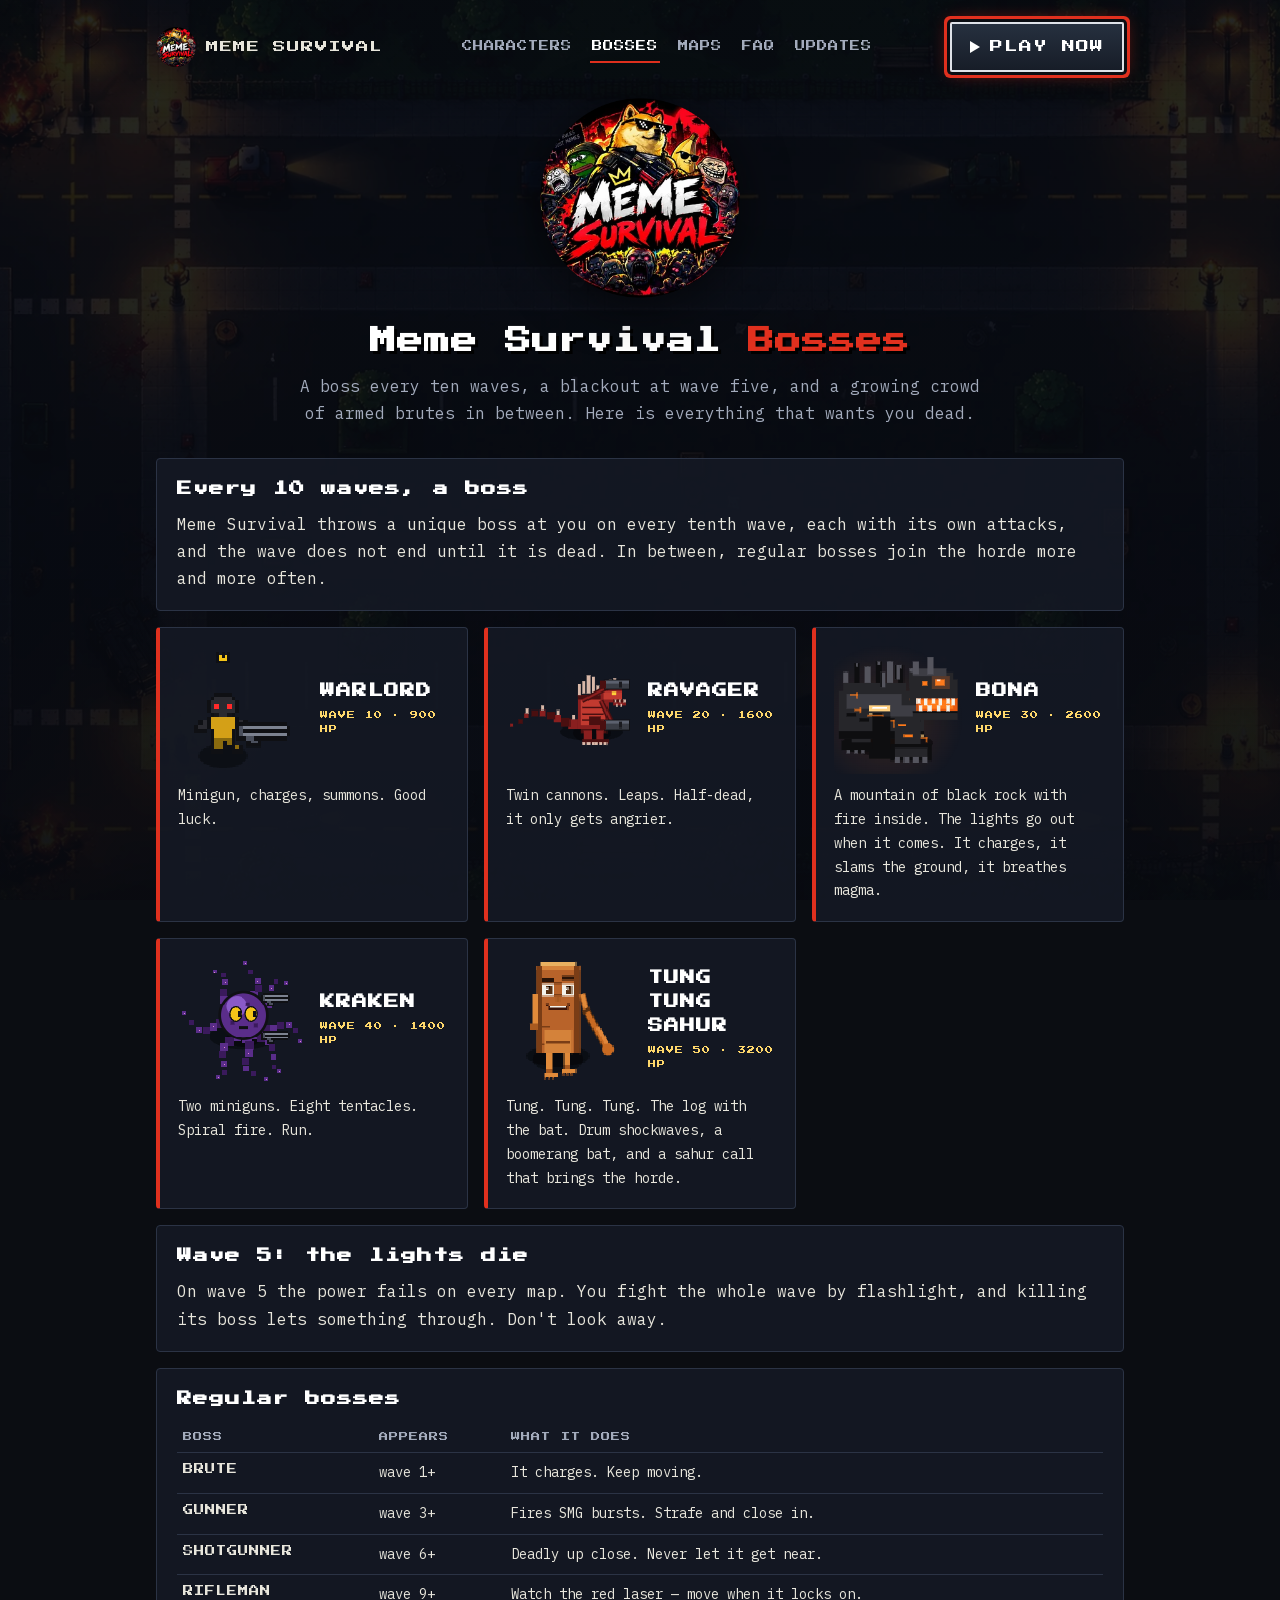
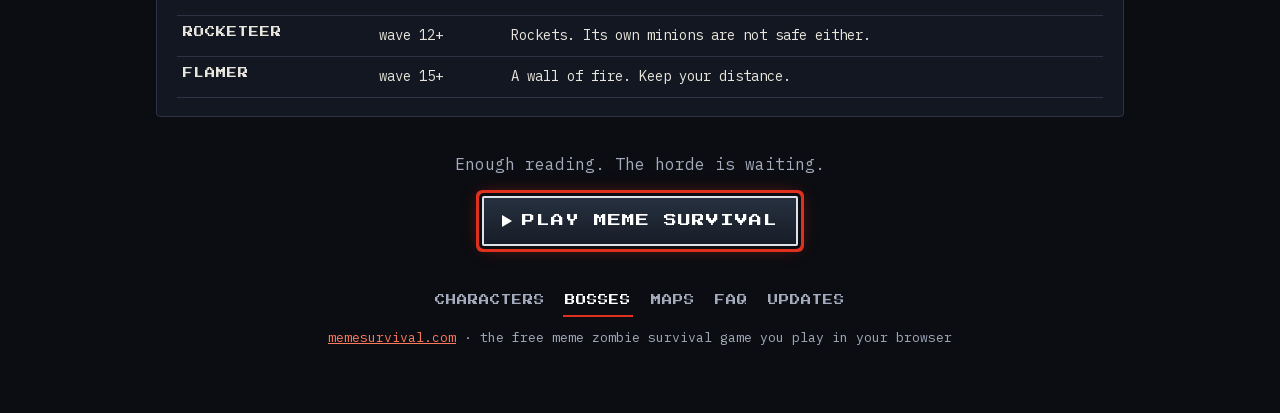
==== bosses.html @ 461369c6 "SEO: Characters, Bosses, Maps and Updates pages, menu, 'Meme Survival Game' title - tools/build_site" ====
<!DOCTYPE html>
<html lang="en">
<head>
<meta charset="UTF-8">
<meta name="viewport" content="width=device-width, initial-scale=1.0">
<title>Meme Survival Bosses: Warlord, Bona, Kraken &amp; Tung Tung Sahur</title>
<meta name="description" content="Every boss in Meme Survival, the free browser zombie game: Warlord, Ravager, Bona, Kraken, Tung Tung Sahur, plus the wave 5 blackout.">
<meta http-equiv="Content-Security-Policy" content="default-src 'self'; script-src 'self'; style-src 'self' 'unsafe-inline'; font-src 'self'; img-src 'self' data:; media-src 'self'; connect-src 'self'; object-src 'none'; base-uri 'self'; form-action 'none'">
<link rel="canonical" href="https://www.memesurvival.com/bosses">
<meta name="theme-color" content="#0b0d12">
<meta property="og:type" content="article">
<meta property="og:site_name" content="Meme Survival">
<meta property="og:url" content="https://www.memesurvival.com/bosses">
<meta property="og:title" content="Meme Survival Bosses: Warlord, Bona, Kraken &amp; Tung Tung Sahur">
<meta property="og:description" content="Every boss in Meme Survival, the free browser zombie game: Warlord, Ravager, Bona, Kraken, Tung Tung Sahur, plus the wave 5 blackout.">
<meta property="og:image" content="https://www.memesurvival.com/assets/img/og-image.jpg">
<meta property="og:image:width" content="1200">
<meta property="og:image:height" content="630">
<meta name="twitter:card" content="summary_large_image">
<meta name="twitter:title" content="Meme Survival Bosses: Warlord, Bona, Kraken &amp; Tung Tung Sahur">
<meta name="twitter:description" content="Every boss in Meme Survival, the free browser zombie game: Warlord, Ravager, Bona, Kraken, Tung Tung Sahur, plus the wave 5 blackout.">
<meta name="twitter:image" content="https://www.memesurvival.com/assets/img/og-image.jpg">
<link rel="icon" href="/favicon.ico" sizes="any">
<link rel="icon" type="image/png" sizes="32x32" href="/favicon-32.png">
<link rel="icon" type="image/png" sizes="48x48" href="/favicon-48.png">
<link rel="apple-touch-icon" href="/apple-touch-icon.png">
<link rel="manifest" href="/manifest.webmanifest">
<link rel="preload" href="/assets/fonts/press-start-2p.woff2" as="font" type="font/woff2" crossorigin>
<link rel="preload" href="/assets/fonts/ibm-plex-mono-400.woff2" as="font" type="font/woff2" crossorigin>
<style>
@font-face{font-family:'Press Start 2P';font-weight:400;font-display:swap;src:url(/assets/fonts/press-start-2p.woff2) format('woff2')}
@font-face{font-family:'IBM Plex Mono';font-weight:400;font-display:swap;src:url(/assets/fonts/ibm-plex-mono-400.woff2) format('woff2')}
@font-face{font-family:'IBM Plex Mono';font-weight:700;font-display:swap;src:url(/assets/fonts/ibm-plex-mono-700.woff2) format('woff2')}
:root{--bg:#0b0d12;--panel:rgba(21,26,37,.88);--line:#2b3345;--text:#e8e6dc;--muted:#a3abbc;--red:#e0301e;--link:#ff7a5c}
*{box-sizing:border-box;margin:0;padding:0}
html{scroll-behavior:smooth}
body{background:var(--bg) url(/assets/img/horror_menu.webp) center top/cover fixed;color:var(--text);font:16px/1.7 'IBM Plex Mono',ui-monospace,Menlo,Consolas,monospace}
body::before{content:"";position:fixed;inset:0;background:linear-gradient(rgba(8,10,16,.86),rgba(8,10,16,.94));z-index:-1}
a{color:var(--link)}
.px{font-family:'Press Start 2P',monospace;letter-spacing:1px}
.wrap{max-width:1000px;margin:0 auto;padding:22px 16px 64px}
header{display:flex;align-items:center;justify-content:space-between;gap:14px;flex-wrap:wrap;margin-bottom:26px}
.home{display:flex;align-items:center;gap:10px;color:var(--text);text-decoration:none;font-size:12px}
.home img{width:40px;height:40px}
.nav{display:flex;gap:6px 16px;flex-wrap:wrap;font-size:10px}
.nav a{color:var(--muted);text-decoration:none;padding:6px 2px;border-bottom:2px solid transparent}
.nav a:hover,.nav a[aria-current]{color:#fff;border-bottom-color:var(--red)}
.play{display:inline-flex;align-items:center;gap:10px;font-size:13px;color:#fff;text-decoration:none;background:linear-gradient(#26303f,#171d28);border:2px solid #dfe2e8;padding:12px 18px;border-radius:2px;box-shadow:0 0 0 3px var(--bg),0 0 0 6px var(--red),0 0 18px rgba(255,40,20,.55)}
.play:hover{background:linear-gradient(#324057,#1e2635)}
.play::before{content:"";border-left:10px solid #fff;border-top:6px solid transparent;border-bottom:6px solid transparent}
.hero{text-align:center;margin-bottom:30px}
.hero img{width:min(200px,50vw);height:auto;filter:drop-shadow(0 8px 24px rgba(0,0,0,.6))}
h1{font-size:clamp(17px,3.6vw,26px);line-height:1.5;margin:16px 0 12px;color:#fff;text-shadow:3px 3px 0 #000}
h1 span{color:var(--red)}
.lede{color:var(--muted);max-width:680px;margin:0 auto}
.panel{background:var(--panel);border:1px solid var(--line);border-radius:4px;padding:18px 20px;margin-bottom:16px;scroll-margin-top:16px}
.panel h2,.card h2{font-size:clamp(12px,2.2vw,15px);line-height:1.6;color:#fff;margin-bottom:10px}
.toc{columns:2 220px;margin:10px 0 0 20px}
.toc li{margin:3px 0}
.grid{display:grid;grid-template-columns:repeat(auto-fill,minmax(300px,1fr));gap:16px}
.card{background:var(--panel);border:1px solid var(--line);border-left:4px solid var(--red);border-radius:4px;padding:18px;scroll-margin-top:16px}
.card .top{display:flex;gap:14px;align-items:center;margin-bottom:10px}
.card .top img{width:96px;height:96px;flex:0 0 96px;image-rendering:pixelated;background:#0e1118;border:1px solid var(--line);border-radius:3px}
.card .top h2{margin:0}
.tag{display:inline-block;font-size:8px;color:#ffd86b;margin-top:6px}
.chips{display:flex;gap:6px;flex-wrap:wrap;margin:6px 0 8px}
.chip{font-size:8px;color:#fff;background:#3a1512;border:1px solid var(--red);padding:5px 7px;border-radius:2px}
.stats{color:var(--muted);font-size:13px;margin-top:8px}
.card p{font-size:14px}
.wide img{width:100%;height:auto;display:block;border:1px solid var(--line);border-radius:3px;margin-bottom:12px}
.card.boss .top img{width:128px;height:128px;flex:0 0 128px;background:transparent;border:0}
table{width:100%;border-collapse:collapse;font-size:14px}
td,th{text-align:left;padding:8px 6px;border-bottom:1px solid var(--line);vertical-align:top}
th{font-size:9px;color:var(--muted);font-weight:400}
.log h2{font-size:12px;color:#ffd86b}
.log ul{margin:8px 0 0 20px}
.log li{margin:6px 0;font-size:14px}
.qa{border-left:4px solid var(--red)}
.qa p+p{margin-top:10px}
.qa ul{margin:10px 0 0 20px}
.qa li{margin:5px 0}
kbd{font:600 12px/1 'IBM Plex Mono',monospace;background:#0e1118;border:1.5px solid #c9ced8;border-radius:4px;padding:3px 6px}
.cta{text-align:center;margin-top:34px}
.cta p{color:var(--muted);margin-bottom:18px}
footer{text-align:center;color:var(--muted);font-size:13px;margin-top:40px}
footer .nav{justify-content:center;margin-bottom:10px}
@media (max-width:640px){header{flex-direction:column}.card .top img{width:80px;height:80px;flex-basis:80px}}
</style>
<script type="application/ld+json">
{
 "@context": "https://schema.org",
 "@graph": [
  {
   "@type": "ItemList",
   "name": "Meme Survival bosses",
   "numberOfItems": 5,
   "itemListElement": [
    {
     "@type": "ListItem",
     "position": 1,
     "name": "Warlord",
     "url": "https://www.memesurvival.com/bosses#warlord"
    },
    {
     "@type": "ListItem",
     "position": 2,
     "name": "Ravager",
     "url": "https://www.memesurvival.com/bosses#ravager"
    },
    {
     "@type": "ListItem",
     "position": 3,
     "name": "Bona",
     "url": "https://www.memesurvival.com/bosses#bona"
    },
    {
     "@type": "ListItem",
     "position": 4,
     "name": "Kraken",
     "url": "https://www.memesurvival.com/bosses#kraken"
    },
    {
     "@type": "ListItem",
     "position": 5,
     "name": "Tung Tung Sahur",
     "url": "https://www.memesurvival.com/bosses#sahur"
    }
   ]
  },
  {
   "@type": "BreadcrumbList",
   "itemListElement": [
    {
     "@type": "ListItem",
     "position": 1,
     "name": "Meme Survival",
     "item": "https://www.memesurvival.com/"
    },
    {
     "@type": "ListItem",
     "position": 2,
     "name": "Bosses",
     "item": "https://www.memesurvival.com/bosses"
    }
   ]
  }
 ]
}
</script>
</head>
<body>
<div class="wrap">
  <header>
    <a class="home px" href="/"><img src="/assets/img/logo-round-320.webp" alt="" width="40" height="40">MEME SURVIVAL</a>
    <nav class="nav px" aria-label="Site"><a href="/characters">CHARACTERS</a><a href="/bosses" aria-current="page">BOSSES</a><a href="/maps">MAPS</a><a href="/faq">FAQ</a><a href="/updates">UPDATES</a></nav>
    <a class="play px" href="/play">PLAY NOW</a>
  </header>
  <main>
    <div class="hero">
      <img src="/assets/img/logo-round-320.webp" alt="Meme Survival logo" width="320" height="320">
      <h1 class="px">Meme Survival <span>Bosses</span></h1>
      <p class="lede">A boss every ten waves, a blackout at wave five, and a growing crowd of armed brutes in between. Here is everything that wants you dead.</p>
    </div>
    <section class="panel"><h2 class="px">Every 10 waves, a boss</h2>
      <p>Meme Survival throws a unique boss at you on every tenth wave, each with its own attacks, and the wave does not end until it is dead. In between, regular bosses join the horde more and more often.</p></section>
    <div class="grid">
    <article class="card boss" id="warlord">
      <div class="top"><img src="/assets/img/site/boss_warlord.png" alt="Warlord, the wave 10 boss in Meme Survival" width="128" height="128" loading="lazy">
        <div><h2 class="px">WARLORD</h2><span class="tag px">WAVE 10 · 900 HP</span></div></div>
      <p>Minigun, charges, summons. Good luck.</p>
    </article>
    <article class="card boss" id="ravager">
      <div class="top"><img src="/assets/img/site/boss_ravager.png" alt="Ravager, the wave 20 boss in Meme Survival" width="128" height="128" loading="lazy">
        <div><h2 class="px">RAVAGER</h2><span class="tag px">WAVE 20 · 1600 HP</span></div></div>
      <p>Twin cannons. Leaps. Half-dead, it only gets angrier.</p>
    </article>
    <article class="card boss" id="bona">
      <div class="top"><img src="/assets/img/site/boss_bona.png" alt="Bona, the wave 30 boss in Meme Survival" width="128" height="128" loading="lazy">
        <div><h2 class="px">BONA</h2><span class="tag px">WAVE 30 · 2600 HP</span></div></div>
      <p>A mountain of black rock with fire inside. The lights go out when it comes. It charges, it slams the ground, it breathes magma.</p>
    </article>
    <article class="card boss" id="kraken">
      <div class="top"><img src="/assets/img/site/boss_kraken.png" alt="Kraken, the wave 40 boss in Meme Survival" width="128" height="128" loading="lazy">
        <div><h2 class="px">KRAKEN</h2><span class="tag px">WAVE 40 · 1400 HP</span></div></div>
      <p>Two miniguns. Eight tentacles. Spiral fire. Run.</p>
    </article>
    <article class="card boss" id="sahur">
      <div class="top"><img src="/assets/img/site/boss_sahur.png" alt="Tung Tung Sahur, the wave 50 boss in Meme Survival" width="128" height="128" loading="lazy">
        <div><h2 class="px">TUNG TUNG SAHUR</h2><span class="tag px">WAVE 50 · 3200 HP</span></div></div>
      <p>Tung. Tung. Tung. The log with the bat. Drum shockwaves, a boomerang bat, and a sahur call that brings the horde.</p>
    </article>
    </div>
    <section class="panel" style="margin-top:16px" id="wave-5"><h2 class="px">Wave 5: the lights die</h2>
      <p>On wave 5 the power fails on every map. You fight the whole wave by flashlight, and killing its boss lets something through. Don't look away.</p></section>
    <section class="panel" id="regular"><h2 class="px">Regular bosses</h2>
      <table><tr><th class="px">BOSS</th><th class="px">APPEARS</th><th class="px">WHAT IT DOES</th></tr><tr><td class="px" style="font-size:10px">BRUTE</td><td>wave 1+</td><td>It charges. Keep moving.</td></tr><tr><td class="px" style="font-size:10px">GUNNER</td><td>wave 3+</td><td>Fires SMG bursts. Strafe and close in.</td></tr><tr><td class="px" style="font-size:10px">SHOTGUNNER</td><td>wave 6+</td><td>Deadly up close. Never let it get near.</td></tr><tr><td class="px" style="font-size:10px">RIFLEMAN</td><td>wave 9+</td><td>Watch the red laser — move when it locks on.</td></tr><tr><td class="px" style="font-size:10px">ROCKETEER</td><td>wave 12+</td><td>Rockets. Its own minions are not safe either.</td></tr><tr><td class="px" style="font-size:10px">FLAMER</td><td>wave 15+</td><td>A wall of fire. Keep your distance.</td></tr></table></section>
    <div class="cta">
      <p>Enough reading. The horde is waiting.</p>
      <a class="play px" href="/play">PLAY MEME SURVIVAL</a>
    </div>
  </main>
  <footer><nav class="nav px" aria-label="Site"><a href="/characters">CHARACTERS</a><a href="/bosses" aria-current="page">BOSSES</a><a href="/maps">MAPS</a><a href="/faq">FAQ</a><a href="/updates">UPDATES</a></nav><a href="/">memesurvival.com</a> · the free meme zombie survival game you play in your browser</footer>
</div>
</body>
</html>
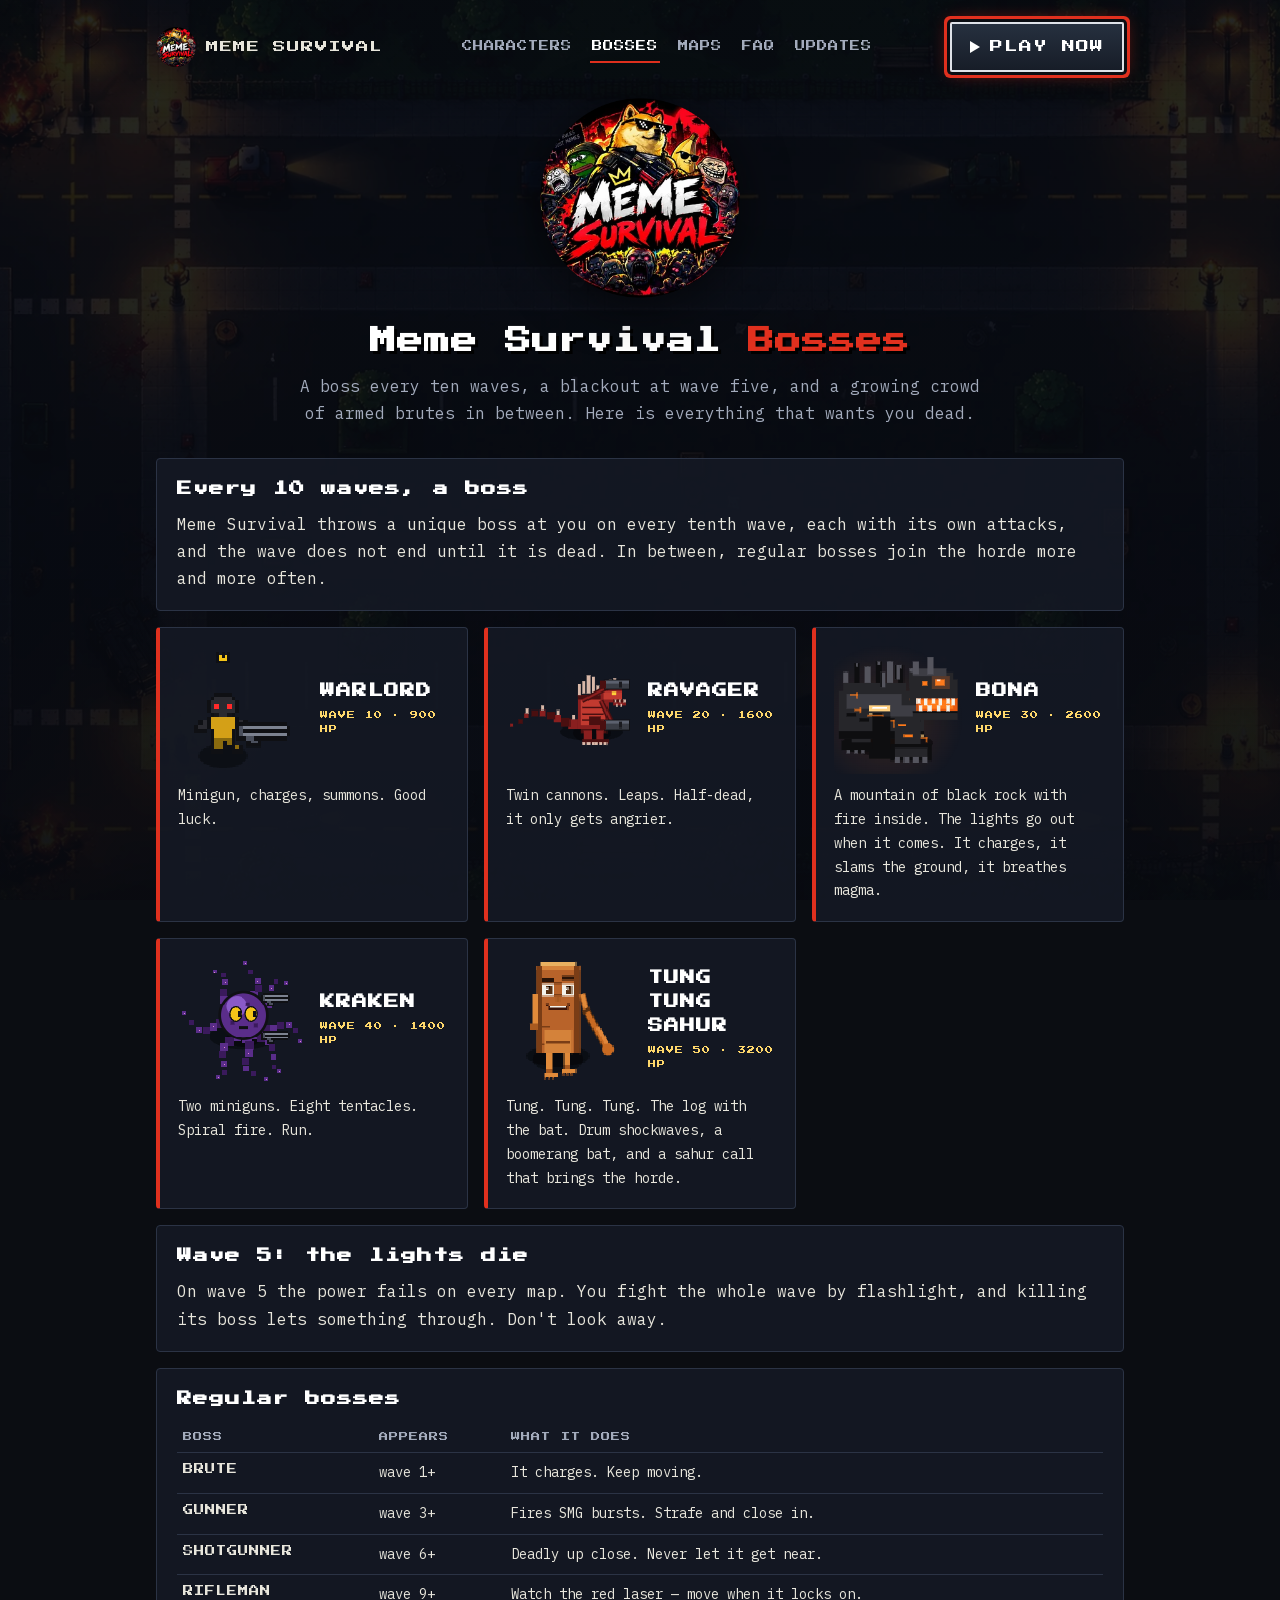
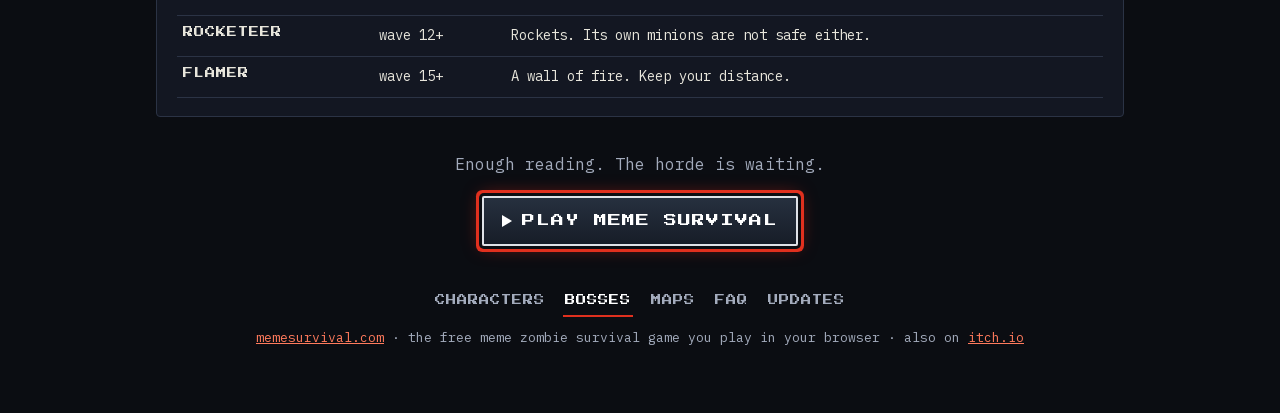
==== commit 940fa5d5: "Link the itch.io page: title-screen menu, page footers, sameAs in JSON-LD Co-Authored-By: Claude Opu" ====
--- a/bosses.html
+++ b/bosses.html
@@ -199,7 +199,7 @@
       <a class="play px" href="/play">PLAY MEME SURVIVAL</a>
     </div>
   </main>
-  <footer><nav class="nav px" aria-label="Site"><a href="/characters">CHARACTERS</a><a href="/bosses" aria-current="page">BOSSES</a><a href="/maps">MAPS</a><a href="/faq">FAQ</a><a href="/updates">UPDATES</a></nav><a href="/">memesurvival.com</a> · the free meme zombie survival game you play in your browser</footer>
+  <footer><nav class="nav px" aria-label="Site"><a href="/characters">CHARACTERS</a><a href="/bosses" aria-current="page">BOSSES</a><a href="/maps">MAPS</a><a href="/faq">FAQ</a><a href="/updates">UPDATES</a></nav><a href="/">memesurvival.com</a> · the free meme zombie survival game you play in your browser · also on <a href="https://memesurvival.itch.io/meme-survival" target="_blank" rel="noopener">itch.io</a></footer>
 </div>
 </body>
 </html>
